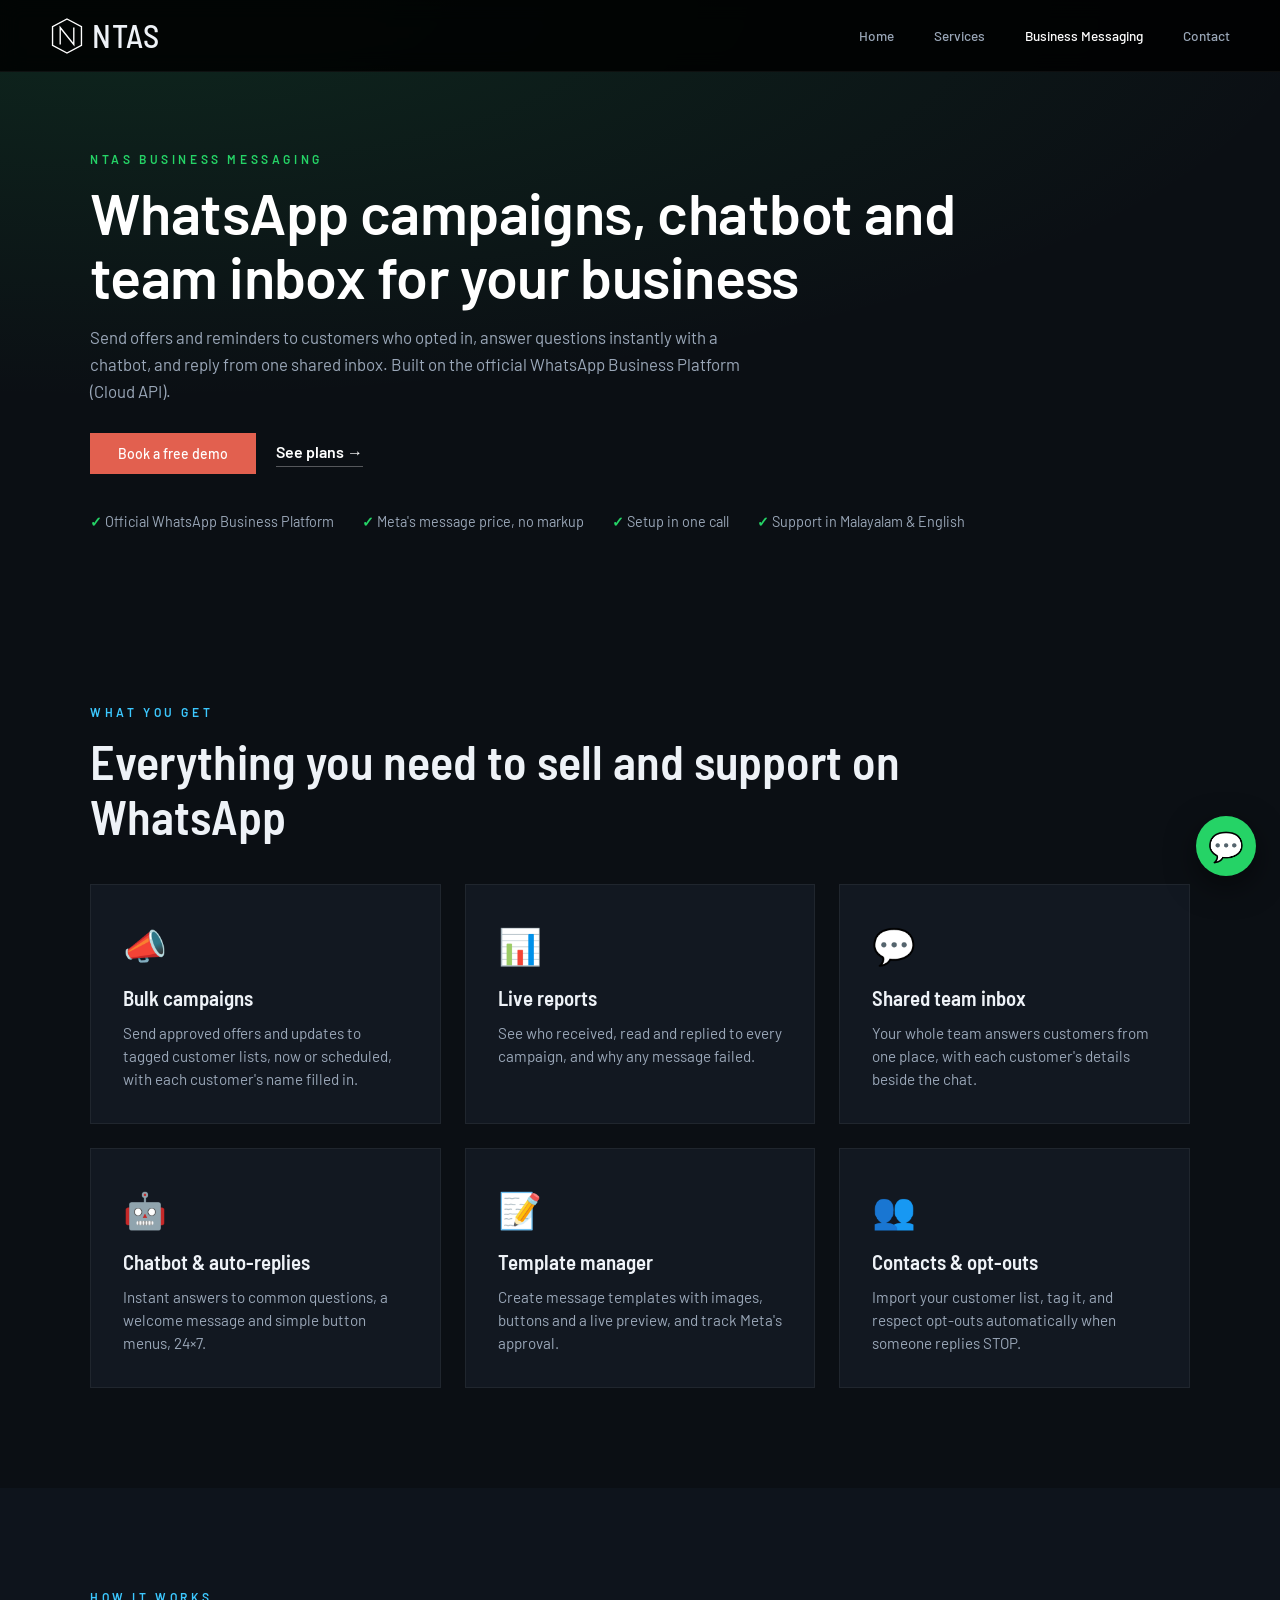
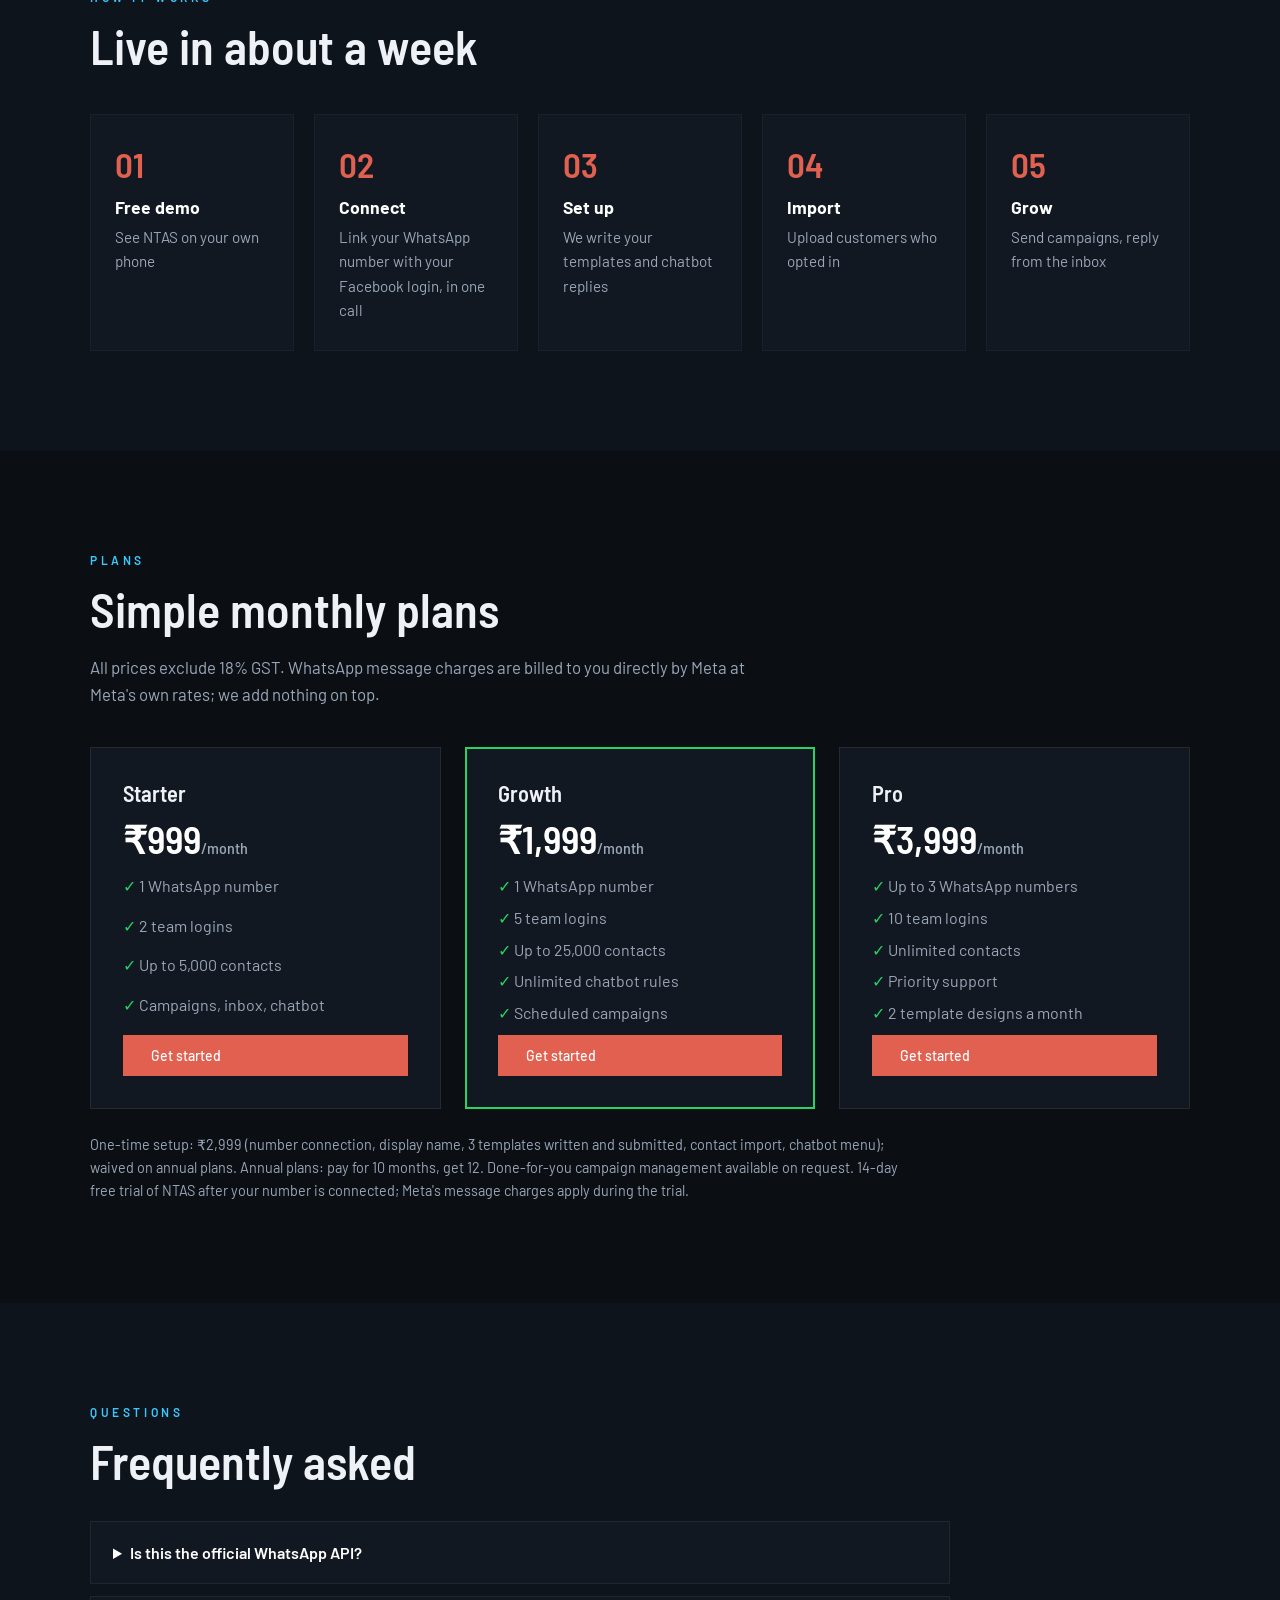
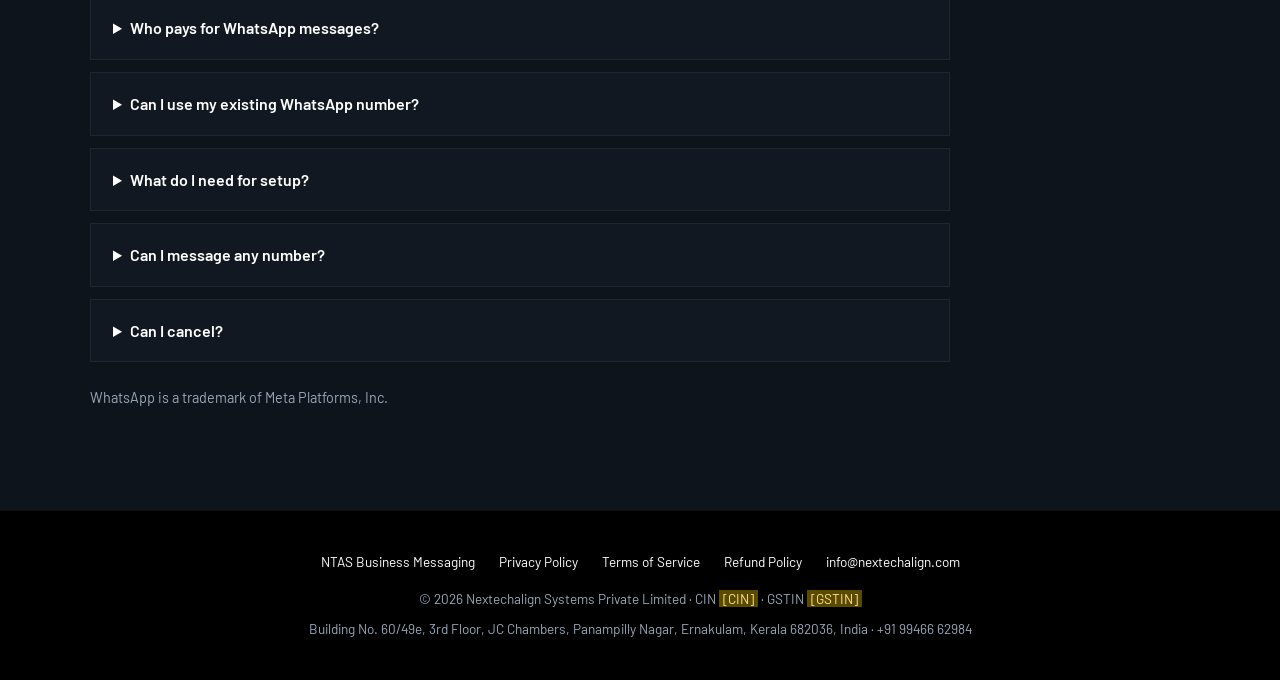
==== ntas.html @ 5a957743 "Add NTAS page, legal pages and footer details for Meta verification - New NTAS Business Messaging pa" ====
<!DOCTYPE html>
<html lang="en"><head>
<meta charset="utf-8">
<meta name="viewport" content="width=device-width,initial-scale=1">
<title>NTAS Business Messaging | WhatsApp campaigns, chatbot & team inbox – NexTechAlign Systems</title>
<meta name="description" content="NTAS business messaging on the official WhatsApp Business Platform: campaigns, chatbot and team inbox for Indian businesses. Plans from ₹999/month, Meta's message price with no markup.">
<link rel="preconnect" href="https://fonts.googleapis.com"><link rel="preconnect" href="https://fonts.gstatic.com" crossorigin>
<link href="https://fonts.googleapis.com/css2?family=Barlow:wght@400;500;600&family=Barlow+Semi+Condensed:wght@500;600&display=swap" rel="stylesheet">
<link rel="stylesheet" href="style.css?v=5">
</head><body>
<header class="nav" id="nav">
<a class="logo" href="index.html" aria-label="NTAS home"><svg viewBox="0 0 40 44" width="34" height="38" fill="none" stroke="#fff" stroke-width="1.6"><path d="M20 2 37 11v22L20 42 3 33V11z"/><path d="M12 32V12l16 20V12"/></svg><span>NTAS</span></a>
<button class="burger" aria-label="Menu" onclick="document.body.classList.toggle('open')">☰</button>
<nav><a href="index.html">Home</a><a href="index.html#services">Services</a><a href="ntas.html" class="on">Business Messaging</a><a href="index.html#contact">Contact</a></nav>
</header>

<section class="page-hero"><div class="wrap">
<p class="eyebrow" style="color:#25d366">NTAS BUSINESS MESSAGING</p>
<h1>WhatsApp campaigns, chatbot and team inbox for your business</h1>
<p class="sub">Send offers and reminders to customers who opted in, answer questions instantly with a chatbot, and reply from one shared inbox. Built on the official WhatsApp Business Platform (Cloud API).</p>
<div class="cta-row"><a class="learn" href="#" data-enq="NTAS Business Messaging demo">Book a free demo</a><a class="ghost-link" href="#plans">See plans →</a></div>
<div class="trust"><span>Official WhatsApp Business Platform</span><span>Meta's message price, no markup</span><span>Setup in one call</span><span>Support in Malayalam &amp; English</span></div>
</div></section>

<section class="sec" id="features"><div class="wrap">
<p class="eyebrow">WHAT YOU GET</p><h2>Everything you need to sell and support on WhatsApp</h2>
<div class="grid" style="margin-top:40px">
<div class="tile in"><i>📣</i><h3>Bulk campaigns</h3><p>Send approved offers and updates to tagged customer lists, now or scheduled, with each customer's name filled in.</p></div>
<div class="tile in"><i>📊</i><h3>Live reports</h3><p>See who received, read and replied to every campaign, and why any message failed.</p></div>
<div class="tile in"><i>💬</i><h3>Shared team inbox</h3><p>Your whole team answers customers from one place, with each customer's details beside the chat.</p></div>
<div class="tile in"><i>🤖</i><h3>Chatbot &amp; auto-replies</h3><p>Instant answers to common questions, a welcome message and simple button menus, 24×7.</p></div>
<div class="tile in"><i>📝</i><h3>Template manager</h3><p>Create message templates with images, buttons and a live preview, and track Meta's approval.</p></div>
<div class="tile in"><i>👥</i><h3>Contacts &amp; opt-outs</h3><p>Import your customer list, tag it, and respect opt-outs automatically when someone replies STOP.</p></div>
</div></div></section>

<section class="sec alt" id="how"><div class="wrap">
<p class="eyebrow">HOW IT WORKS</p><h2>Live in about a week</h2>
<ol class="steps"><li><b>Free demo</b>See NTAS on your own phone</li><li><b>Connect</b>Link your WhatsApp number with your Facebook login, in one call</li><li><b>Set up</b>We write your templates and chatbot replies</li><li><b>Import</b>Upload customers who opted in</li><li><b>Grow</b>Send campaigns, reply from the inbox</li></ol>
</div></section>

<section class="sec" id="plans"><div class="wrap">
<p class="eyebrow">PLANS</p><h2>Simple monthly plans</h2>
<p class="sub">All prices exclude 18% GST. WhatsApp message charges are billed to you directly by Meta at Meta's own rates; we add nothing on top.</p>
<div class="plans">
<div class="plan"><h3>Starter</h3><p class="price">₹999<small>/month</small></p><ul><li>1 WhatsApp number</li><li>2 team logins</li><li>Up to 5,000 contacts</li><li>Campaigns, inbox, chatbot</li></ul><a class="learn" href="#" data-enq="NTAS Starter plan">Get started</a></div>
<div class="plan hl"><h3>Growth</h3><p class="price">₹1,999<small>/month</small></p><ul><li>1 WhatsApp number</li><li>5 team logins</li><li>Up to 25,000 contacts</li><li>Unlimited chatbot rules</li><li>Scheduled campaigns</li></ul><a class="learn" href="#" data-enq="NTAS Growth plan">Get started</a></div>
<div class="plan"><h3>Pro</h3><p class="price">₹3,999<small>/month</small></p><ul><li>Up to 3 WhatsApp numbers</li><li>10 team logins</li><li>Unlimited contacts</li><li>Priority support</li><li>2 template designs a month</li></ul><a class="learn" href="#" data-enq="NTAS Pro plan">Get started</a></div>
</div>
<p class="fineprint">One-time setup: ₹2,999 (number connection, display name, 3 templates written and submitted, contact import, chatbot menu); waived on annual plans. Annual plans: pay for 10 months, get 12. Done-for-you campaign management available on request. 14-day free trial of NTAS after your number is connected; Meta's message charges apply during the trial.</p>
</div></section>

<section class="sec alt" id="faq"><div class="wrap">
<p class="eyebrow">QUESTIONS</p><h2>Frequently asked</h2>
<div class="faq" style="margin-top:32px">
<details><summary>Is this the official WhatsApp API?</summary><p>Yes. NTAS connects through Meta's official WhatsApp Business Platform (Cloud API). Your WhatsApp Business Account stays in your own name and under your control. NTAS is a product of NexTechAlign Systems and is not affiliated with or endorsed by Meta or WhatsApp.</p></details>
<details><summary>Who pays for WhatsApp messages?</summary><p>Meta charges per delivered template message (for example, marketing and utility messages) and bills your card directly. Replies to customers within 24 hours of their last message are free. We show you Meta's current rate before your first campaign.</p></details>
<details><summary>Can I use my existing WhatsApp number?</summary><p>Usually yes. The number either needs to be new, or removed from the regular WhatsApp app before connecting. Meta also supports connecting some WhatsApp Business app numbers; we'll check which option suits you during the demo.</p></details>
<details><summary>What do I need for setup?</summary><p>A Facebook login of a business admin, the phone number you want to use, a business document (for example GST certificate), and a card to add in WhatsApp Manager for Meta's charges.</p></details>
<details><summary>Can I message any number?</summary><p>No. WhatsApp requires that customers agree to receive messages from you (opt-in), and every marketing message lets them opt out. This protects your number's quality rating and keeps your account in good standing.</p></details>
<details><summary>Can I cancel?</summary><p>Yes, any time. See our <a href="refund-policy.html">Refund and Cancellation Policy</a>.</p></details>
</div>
<p class="fineprint">WhatsApp is a trademark of Meta Platforms, Inc.</p>
</div></section>

<footer>
<div class="foot-links" role="navigation" aria-label="Legal"><a href="ntas.html">NTAS Business Messaging</a><a href="privacy-policy.html">Privacy Policy</a><a href="terms.html">Terms of Service</a><a href="refund-policy.html">Refund Policy</a><a href="mailto:info@nextechalign.com">info@nextechalign.com</a></div>
<p>© <span id="y">2026</span> Nextechalign Systems Private Limited · CIN <span class="todo">[CIN]</span> · GSTIN <span class="todo">[GSTIN]</span></p>
<p>Building No. 60/49e, 3rd Floor, JC Chambers, Panampilly Nagar, Ernakulam, Kerala 682036, India · +91 99466 62984</p>
</footer>
<a class="wa" href="https://wa.me/919946662984" data-enq="General" aria-label="Chat with us on WhatsApp">💬</a>
<dialog id="waAsk" class="wa-ask" aria-labelledby="waAskT">
<form id="waForm" method="dialog">
<p class="eyebrow" id="waAskT">CHAT ON WHATSAPP</p>
<h3 id="waSvc">General enquiry</h3>
<p class="note">Share your number so we can call you back if WhatsApp doesn't reach us.</p>
<input name="name" placeholder="Your name (optional)" maxlength="80" autocomplete="name">
<input name="mobile" type="tel" placeholder="Mobile number" required pattern="[+0-9 ]{10,15}" maxlength="15" autocomplete="tel" inputmode="tel">
<label class="optin"><input type="checkbox" name="optIn" value="Yes"> Send me updates and offers on WhatsApp</label>
<p class="err" id="waErr" role="alert"></p>
<div class="wa-btns"><button type="button" class="ghost" id="waCancel">Cancel</button><button type="submit" class="learn">Continue to WhatsApp</button></div>
</form>
</dialog>
<script src="script.js?v=5"></script></body></html>
---- style.css ----
:root{--bg:#0b0f14;--card:#121821;--ink:#eef2f7;--mut:#9aa7b8;--a:#e2604f;--c:#3cc8ff}
*{box-sizing:border-box;margin:0}html{scroll-behavior:smooth;scroll-padding-top:72px}
body{font:400 16px/1.6 Barlow,sans-serif;background:var(--bg);color:var(--ink)}a{color:inherit}
h1,h2,.co,.logo{font-family:'Barlow Semi Condensed',sans-serif}

/* Modern Minimal Header */
.nav{position:fixed;inset:0 0 auto;z-index:20;height:72px;width:100%;background:rgba(0,0,0,0.85);backdrop-filter:blur(10px);display:flex;align-items:center;justify-content:space-between;padding:0 50px;padding-top:env(safe-area-inset-top);border-bottom:1px solid rgba(255,255,255,0.05)}
.logo{display:flex;align-items:center;gap:8px;text-decoration:none;font-size:2rem;letter-spacing:.02em;font-weight:500}
nav{display:flex;gap:40px}nav a{text-decoration:none;font-size:.85rem;font-weight:500;color:var(--mut);transition:color 0.3s ease}nav a.on,nav a:hover{color:#fff}
.burger{display:none;background:0;border:0;color:#fff;font-size:1.7rem}

/* Immersive Hero Section */
.hero{position:relative;height:720px;padding-top:72px;overflow:hidden;background:#000 url(hero-poster.jpg) center/cover}
.hero video{position:absolute;inset:0;width:100%;height:100%;object-fit:cover;transform:scale(1.02);transition:transform 10s ease-out}
.hero:after{content:"";position:absolute;inset:0;background:linear-gradient(90deg,rgba(0,0,0,0.7),rgba(0,0,0,0.2) 60%)}
.hero-in{position:relative;z-index:2;max-width:1100px;height:100%;margin:0 auto;padding:70px 0 0 80px;display:flex;flex-direction:column;justify-content:flex-start}

.topline{height:2px;background:#b0a986;width:980px;max-width:100%;margin-bottom:16px;position:relative;animation: lineReveal 1200ms 200ms cubic-bezier(0.16, 1, 0.3, 1) both}
.topline i{position:absolute;left:0;top:-3px;width:50px;height:8px;background:#bbb;display:block}

.row{display:flex;justify-content:space-between;align-items:center;max-width:820px;margin-bottom:14px;gap:20px}
.co{font-size:26px;font-family:barlow-medium,barlow,sans-serif;font-weight:500;color:#fff;white-space:nowrap;letter-spacing:0.05em}

.learn{display:inline-block;background:var(--a);color:#fff;border:0;padding:12px 28px;font:500 14px Barlow,sans-serif;text-decoration:none;cursor:pointer;transition:all 0.3s cubic-bezier(0.16, 1, 0.3, 1)}
.learn:hover{background:#fff;color:#000;transform:translateY(-2px);box-shadow:0 8px 20px rgba(226,96,79,0.3)}

h1{font-size:78px;line-height:1.08em;font-weight:600;margin:0;font-family:barlow-medium,barlow,sans-serif;color:#fff;letter-spacing:-0.01em}

/* Modern Sections & Smooth Scroll Reveal */
.sec{padding:100px 5%;opacity:0;transform:translateY(40px);transition:opacity 1s cubic-bezier(0.16, 1, 0.3, 1), transform 1s cubic-bezier(0.16, 1, 0.3, 1)}
.sec.visible{opacity:1;transform:translateY(0)}
.sec.alt{background:#0e141c}
.wrap{max-width:1100px;margin:auto}

.eyebrow{color:var(--c);letter-spacing:0.3em;font-size:.75rem;font-weight:600;margin-bottom:12px;text-transform:uppercase}
h2{font-size:clamp(2rem,4.5vw,3rem);line-height:1.15;font-weight:600;max-width:820px}
.sub{color:var(--mut);max-width:680px;margin:16px 0 40px;font-size:1.05rem}

.stats{display:grid;grid-template-columns:repeat(auto-fit,minmax(220px,1fr));gap:24px}
.stats div{border-left:2px solid var(--a);padding:8px 20px;color:var(--mut);background:rgba(255,255,255,0.01);transition:transform 0.3s ease}
.stats div:hover{transform:translateX(5px)}
.stats b{display:block;color:#fff;font:600 1.4rem 'Barlow Semi Condensed'}

/* Modern Card Grid Layout */
.grid{display:grid;grid-template-columns:repeat(auto-fill,minmax(300px,1fr));gap:24px}
.tile{background:var(--card);border:1px solid rgba(255,255,255,0.06);padding:32px;display:flex;flex-direction:column;gap:12px;transition:all 0.4s cubic-bezier(0.16, 1, 0.3, 1);opacity:0;transform:translateY(25px)}
.tile.in{opacity:1;transform:none}
.tile:hover{border-color:var(--c);transform:translateY(-8px);box-shadow:0 20px 40px rgba(0,0,0,0.5);background:#161f2d}
.tile i{font-style:normal;font-size:2.2rem;transition:transform 0.3s ease}
.tile:hover i{transform:scale(1.15) rotate(5deg)}
.tile h3{font:600 1.3rem 'Barlow Semi Condensed'}
.tile p{color:var(--mut);font-size:.95rem;flex:1;line-height:1.5}
.tile a{color:var(--a);font-weight:600;text-decoration:none;display:inline-flex;align-items:center;gap:6px;transition:gap 0.3s ease}
.tile a:hover{gap:10px}

.steps{list-style:none;padding:0;display:grid;grid-template-columns:repeat(auto-fit,minmax(180px,1fr));gap:20px;margin-top:40px;counter-reset:s}
.steps li{counter-increment:s;background:var(--card);border:1px solid rgba(255,255,255,0.04);padding:28px 24px;color:var(--mut);font-size:.95rem;transition:transform 0.3s ease}
.steps li:hover{transform:translateY(-5px);border-color:rgba(255,255,255,0.15)}
.steps li:before{content:"0" counter(s);font:600 2.2rem 'Barlow Semi Condensed';color:var(--a);display:block;margin-bottom:8px}
.steps b{display:block;color:#fff;font-size:1.1rem;margin-bottom:4px}

.two{display:grid;grid-template-columns:1fr 1fr;gap:60px;align-items:start}
.info{color:var(--mut);margin-top:24px;line-height:1.8}
.info a{color:#fff;transition:color 0.2s}
.info a:hover{color:var(--c)}

.form{display:grid;gap:16px;align-content:start;background:var(--card);padding:40px;border:1px solid rgba(255,255,255,0.06)}
.form input,.form select,.form textarea{width:100%;padding:16px;border:1px solid rgba(255,255,255,0.1);background:#0b0f14;color:#fff;font:inherit;transition:border-color 0.3s ease}
.form input:focus,.form select:focus,.form textarea:focus{outline:none;border-color:var(--c)}
.note{color:var(--c);font-size:.9rem}

footer{text-align:center;padding:40px 5% calc(40px + env(safe-area-inset-bottom));color:var(--mut);font-size:.85rem;background:#000;border-top:1px solid rgba(255,255,255,0.05)}

.wa{position:fixed;right:24px;bottom:calc(24px + env(safe-area-inset-bottom));width:60px;height:60px;border-radius:50%;background:#25d366;display:grid;place-items:center;font-size:1.8rem;text-decoration:none;box-shadow:0 10px 30px rgba(0,0,0,0.5);z-index:20;transition:transform 0.3s cubic-bezier(0.16, 1, 0.3, 1)}
.wa:hover{transform:scale(1.1)}

@media(max-width:800px){.burger{display:block}nav{position:fixed;inset:72px 0 auto;background:#000;flex-direction:column;gap:0;display:none}nav a{padding:20px 5%;border-top:1px solid #222;font-size:1.1rem}.open nav{display:flex}
.row{flex-direction:column;align-items:flex-start;gap:12px}h1{margin-left:0;font-size:52px}.two{grid-template-columns:1fr}.sec{padding:70px 5%}.logo{font-size:1.7rem}.hero-in{padding:40px 5%}
}

@media(prefers-reduced-motion:reduce){*{transition:none!important}html{scroll-behavior:auto}.hero video{display:none}}

/* Animations */
@keyframes lineReveal {
  0% { opacity: 0; clip-path: polygon(0% 0%, 0% 0%, 0% 100%, 0% 100%); }
  100% { opacity: 1; clip-path: polygon(0% 0%, 100% 0%, 100% 100%, 0% 100%); }
}

@keyframes motion-slideIn {
  0% { opacity: 0; transform: translateY(-15px); }
  100% { opacity: 1; transform: translateY(0); }
}

@keyframes motion-fadeIn {
  0% { opacity: 0; }
  100% { opacity: 1; }
}

.hero .topline { animation: lineReveal 1200ms 200ms cubic-bezier(0.16, 1, 0.3, 1) both; }
.hero .row { animation: motion-slideIn 1200ms 300ms cubic-bezier(0.16, 1, 0.3, 1) both; }
.hero .learn { animation: motion-fadeIn 1200ms 400ms cubic-bezier(0.16, 1, 0.3, 1) both; }
.hero h1 { animation: motion-slideIn 1200ms 500ms cubic-bezier(0.16, 1, 0.3, 1) both; }.form .hp{position:absolute;left:-9999px;width:1px;height:1px;opacity:0;pointer-events:none}
/* WhatsApp number prompt */
.wa-ask{margin:auto;border:1px solid rgba(255,255,255,.12);background:var(--card);color:var(--ink);padding:28px;width:min(420px,calc(100% - 32px));box-shadow:0 30px 80px rgba(0,0,0,.6)}
.wa-ask::backdrop{background:rgba(0,0,0,.65);backdrop-filter:blur(3px)}
.wa-ask h3{font:600 1.4rem 'Barlow Semi Condensed',sans-serif;margin:4px 0 6px}
.wa-ask .note{color:var(--mut);font-size:.9rem;margin-bottom:16px}
.wa-ask input{width:100%;padding:14px;margin-bottom:10px;border:1px solid rgba(255,255,255,.1);background:var(--bg);color:#fff;font:inherit}
.wa-ask input:focus{outline:none;border-color:var(--c)}
.wa-ask .err{color:#ff8a7a;font-size:.85rem;min-height:1.2em;margin-bottom:6px}
.wa-btns{display:flex;gap:10px;justify-content:flex-end;flex-wrap:wrap}
.wa-btns .ghost{background:0;border:1px solid rgba(255,255,255,.2);color:var(--ink);padding:12px 20px;font:500 14px Barlow,sans-serif;cursor:pointer}
.wa-btns .learn{background:#25d366}
/* WhatsApp marketing opt-in tick box (unticked by default) */
.optin{display:flex;gap:10px;align-items:flex-start;font-size:.88rem;color:var(--mut);cursor:pointer;line-height:1.4;margin:2px 0 8px}
.form .optin input,.wa-ask .optin input{width:18px;height:18px;margin:1px 0 0;padding:0;flex:0 0 auto;accent-color:#25d366}

/* ===== Added: service tile links, NTAS promo, footer links ===== */
.tile-links{display:flex;gap:18px;flex-wrap:wrap}
.promo{background:linear-gradient(120deg,#0d2a22 0%,#0e141c 70%);border-top:1px solid rgba(37,211,102,.15);border-bottom:1px solid rgba(37,211,102,.15)}
.promo .eyebrow{color:#25d366}
.promo-in{display:grid;grid-template-columns:1.6fr 1fr;gap:40px;align-items:end}
.promo-in .sub{margin-bottom:0}
.promo-cta{display:flex;flex-direction:column;gap:16px;align-items:flex-start}
.ghost-link{color:#fff;font-weight:600;text-decoration:none;border-bottom:1px solid rgba(255,255,255,.3);padding-bottom:2px}
.ghost-link:hover{border-color:#25d366}
footer p{margin-top:8px}
.foot-links{display:flex;flex-wrap:wrap;justify-content:center;gap:8px 24px;margin-bottom:16px}
.foot-links a{color:#fff;text-decoration:none;font-size:.85rem}
.foot-links a:hover{color:var(--c)}
.todo{background:#5a4a00;color:#ffe48a;padding:0 4px}

/* ===== Added: inner pages (NTAS, legal) ===== */
.page-hero{padding:150px 5% 70px;background:radial-gradient(1200px 400px at 10% 0%,rgba(37,211,102,.12),transparent),#0b0f14}
.page-hero h1{font-size:clamp(2.2rem,5vw,3.6rem);line-height:1.1;max-width:900px}
.page-hero .sub{margin-bottom:28px}
.cta-row{display:flex;gap:20px;align-items:center;flex-wrap:wrap}
.trust{display:flex;flex-wrap:wrap;gap:10px 28px;margin-top:36px;color:var(--mut);font-size:.9rem}
.trust span:before{content:"✓ ";color:#25d366;font-weight:600}
.plans{display:grid;grid-template-columns:repeat(auto-fit,minmax(250px,1fr));gap:24px}
.plan{background:var(--card);border:1px solid rgba(255,255,255,.08);padding:32px;display:flex;flex-direction:column;gap:10px}
.plan.hl{border-color:#25d366;box-shadow:0 0 0 1px #25d366 inset}
.plan h3{font:600 1.4rem 'Barlow Semi Condensed',sans-serif}
.plan .price{font:600 2.4rem 'Barlow Semi Condensed',sans-serif;color:#fff}
.plan .price small{font-size:1rem;color:var(--mut);font-weight:500}
.plan ul{list-style:none;padding:0;color:var(--mut);display:grid;gap:6px;flex:1}
.plan li:before{content:"✓ ";color:#25d366}
.fineprint{color:var(--mut);font-size:.9rem;margin-top:24px;max-width:820px}
.faq{display:grid;gap:12px;max-width:860px}
.faq details{background:var(--card);border:1px solid rgba(255,255,255,.06);padding:18px 22px}
.faq summary{cursor:pointer;font-weight:600;color:#fff}
.faq p{color:var(--mut);margin-top:10px}
.doc{max-width:860px;margin:auto;padding:140px 5% 80px}
.doc h1{font-size:clamp(2rem,4.5vw,3rem);line-height:1.15;margin-bottom:6px}
.doc .updated{color:var(--mut);margin-bottom:32px}
.doc h2{font:600 1.35rem 'Barlow Semi Condensed',sans-serif;margin:34px 0 10px;color:#fff}
.doc p,.doc li{color:#c3cdd9;line-height:1.7}
.doc ul{padding-left:22px;margin:8px 0;display:grid;gap:6px}
.doc a{color:var(--c)}
.doc .box{background:var(--card);border-left:3px solid #25d366;padding:16px 20px;margin:20px 0}
@media(max-width:800px){.promo-in{grid-template-columns:1fr}.page-hero{padding:120px 5% 50px}.doc{padding:110px 5% 60px}}
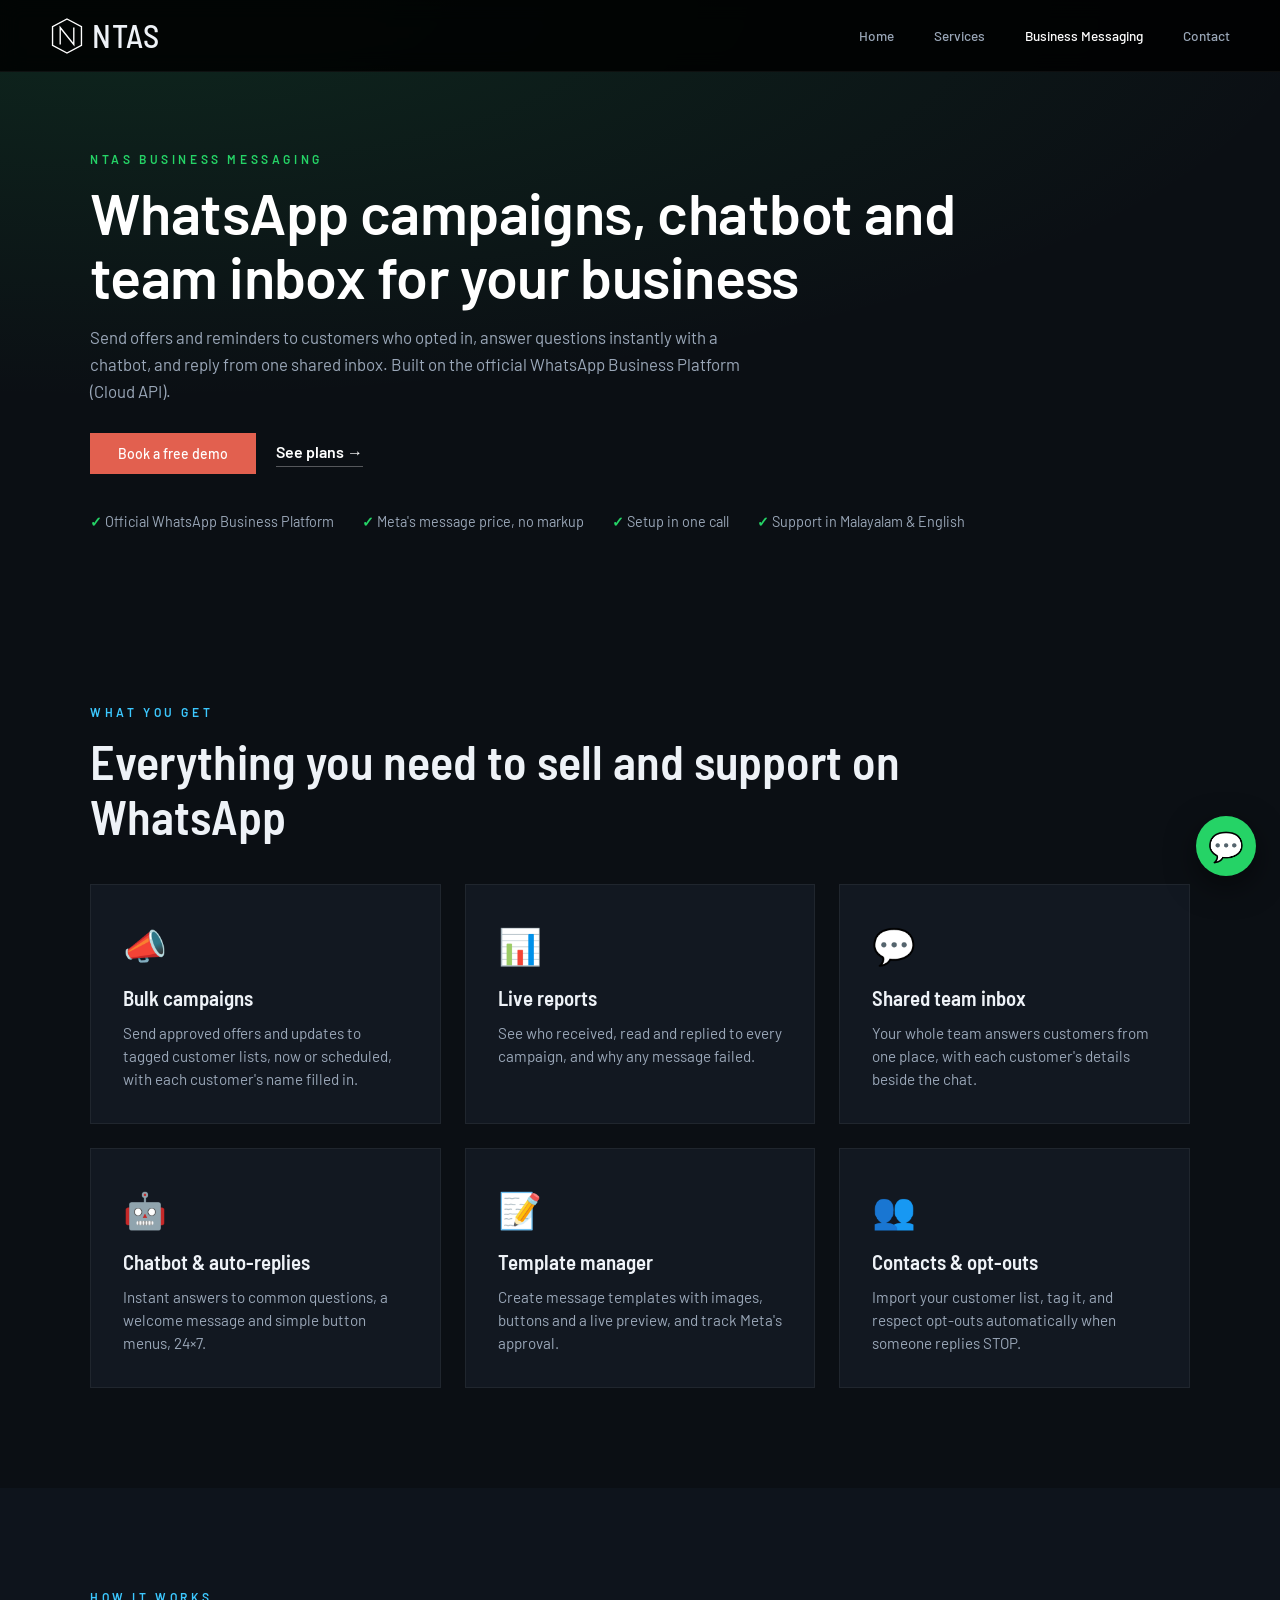
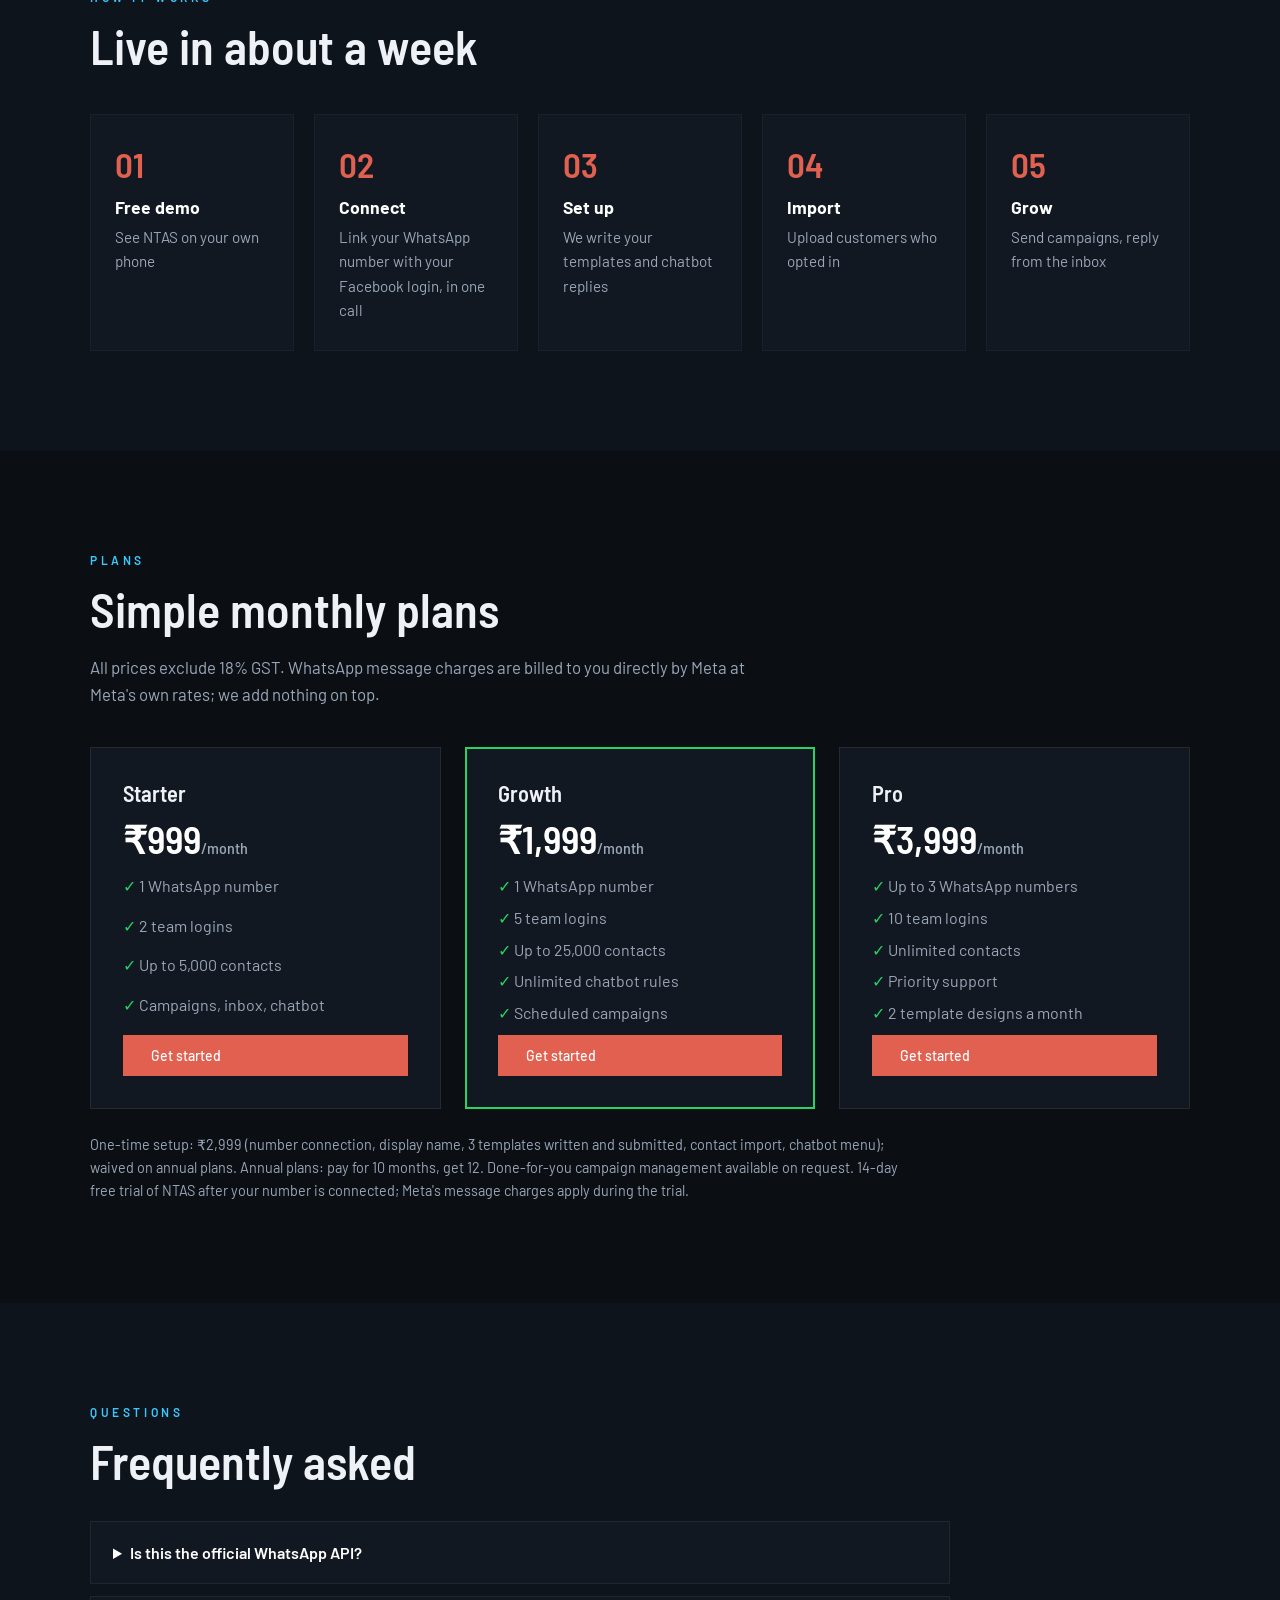
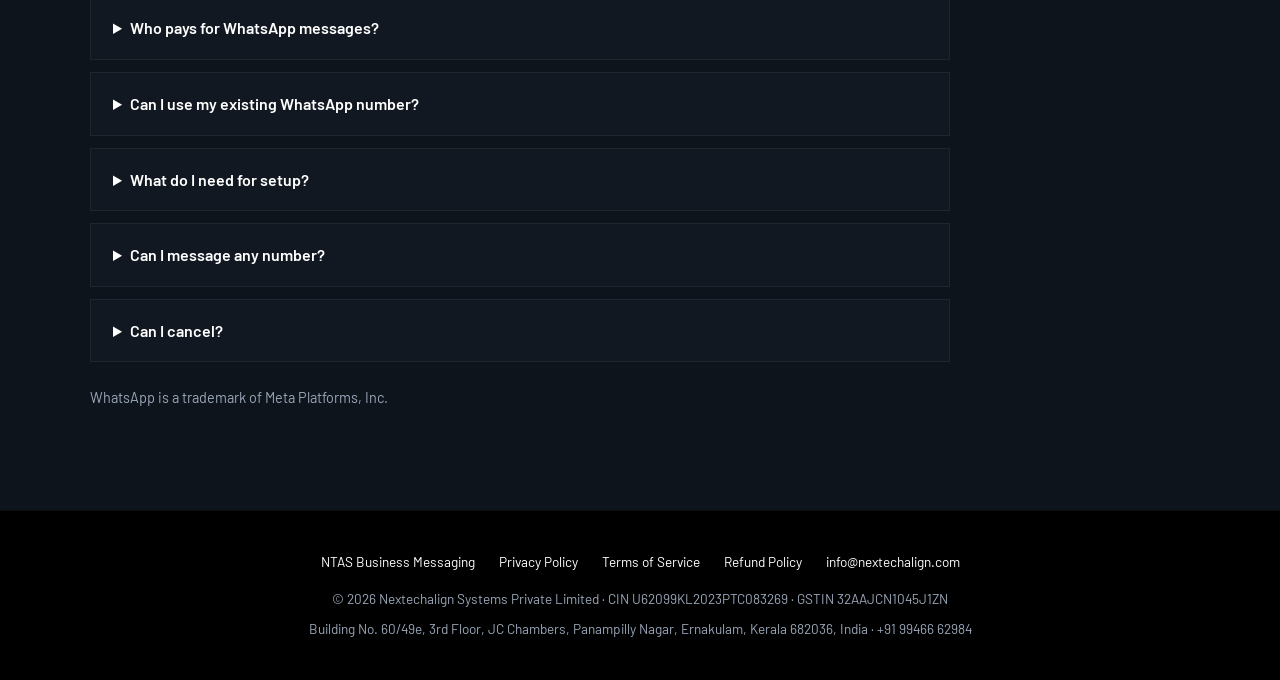
==== commit 230beec9: "Add company CIN and GSTIN to footer and legal pages Co-Authored-By: Claude Opus 5.5 <noreply@anthrop" ====
--- a/ntas.html
+++ b/ntas.html
@@ -64,7 +64,7 @@
 
 <footer>
 <div class="foot-links" role="navigation" aria-label="Legal"><a href="ntas.html">NTAS Business Messaging</a><a href="privacy-policy.html">Privacy Policy</a><a href="terms.html">Terms of Service</a><a href="refund-policy.html">Refund Policy</a><a href="mailto:info@nextechalign.com">info@nextechalign.com</a></div>
-<p>© <span id="y">2026</span> Nextechalign Systems Private Limited · CIN <span class="todo">[CIN]</span> · GSTIN <span class="todo">[GSTIN]</span></p>
+<p>© <span id="y">2026</span> Nextechalign Systems Private Limited · CIN U62099KL2023PTC083269 · GSTIN 32AAJCN1045J1ZN</p>
 <p>Building No. 60/49e, 3rd Floor, JC Chambers, Panampilly Nagar, Ernakulam, Kerala 682036, India · +91 99466 62984</p>
 </footer>
 <a class="wa" href="https://wa.me/919946662984" data-enq="General" aria-label="Chat with us on WhatsApp">💬</a>
